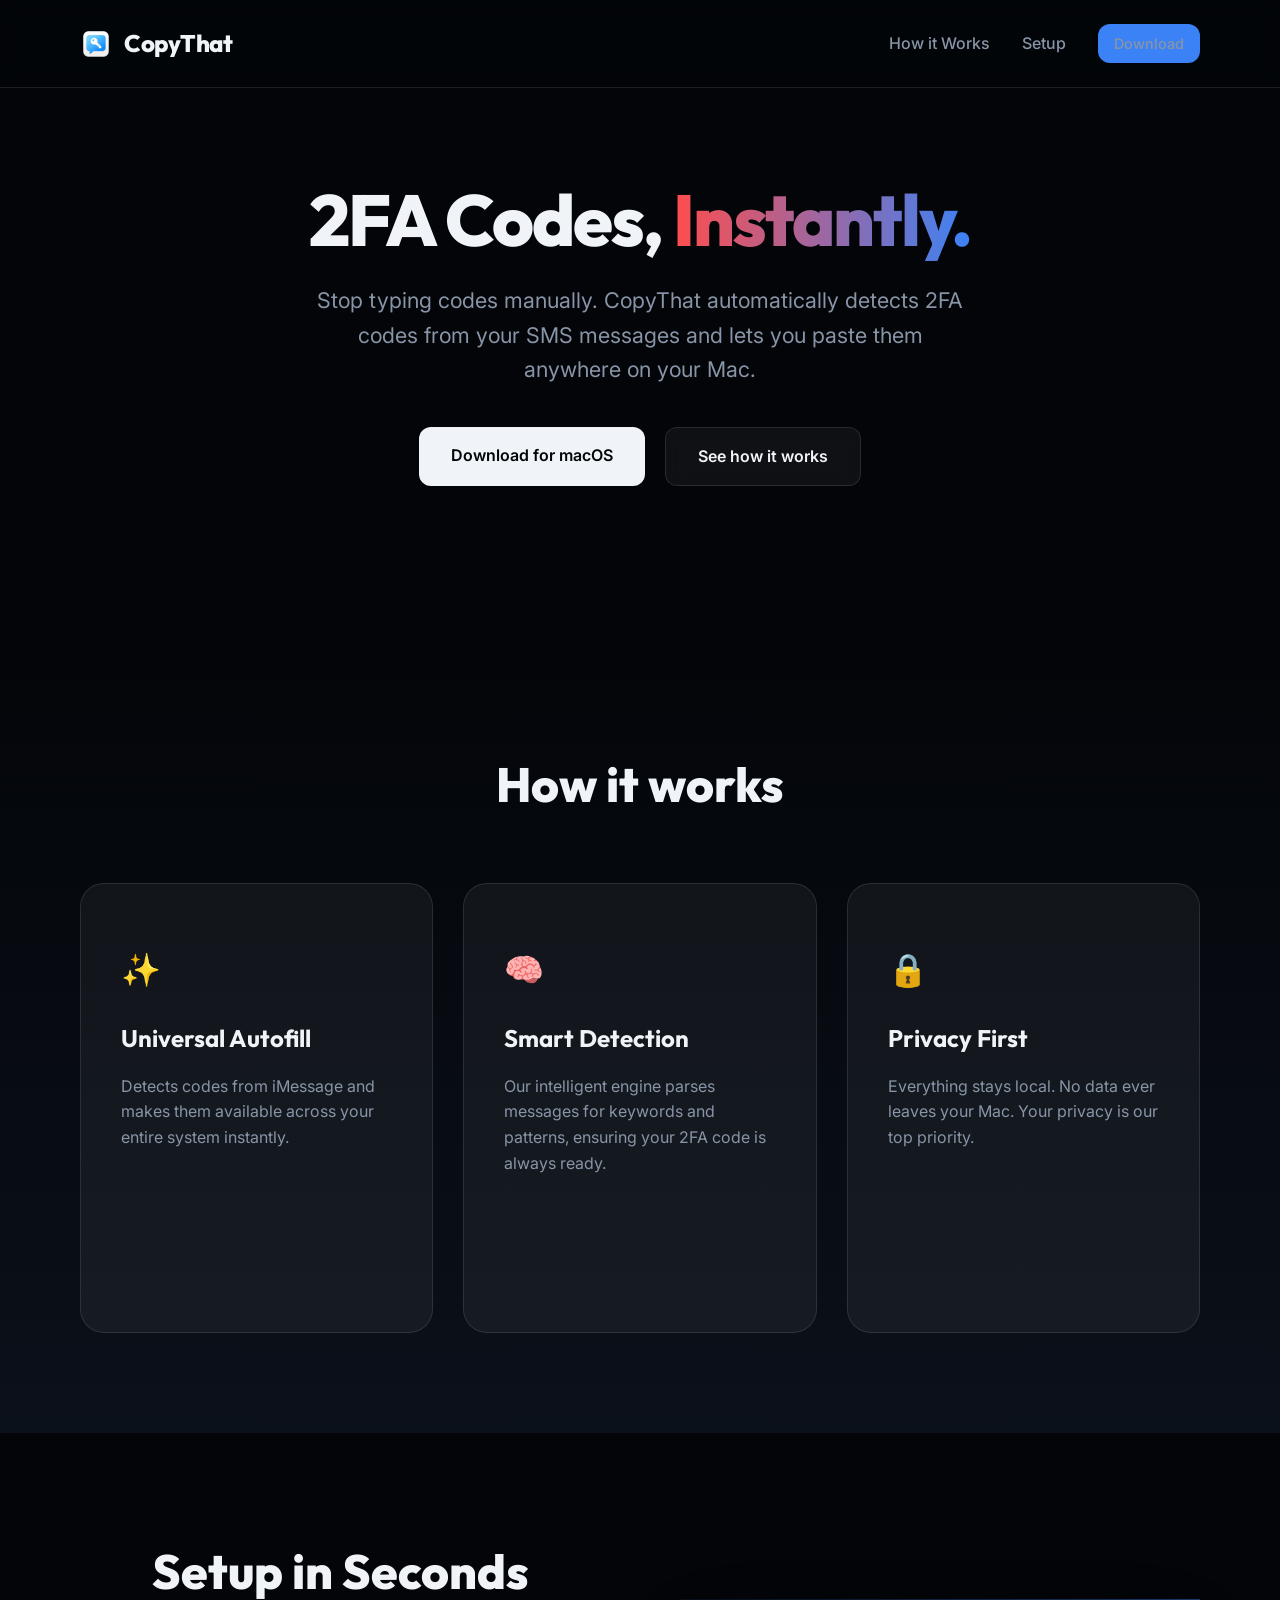
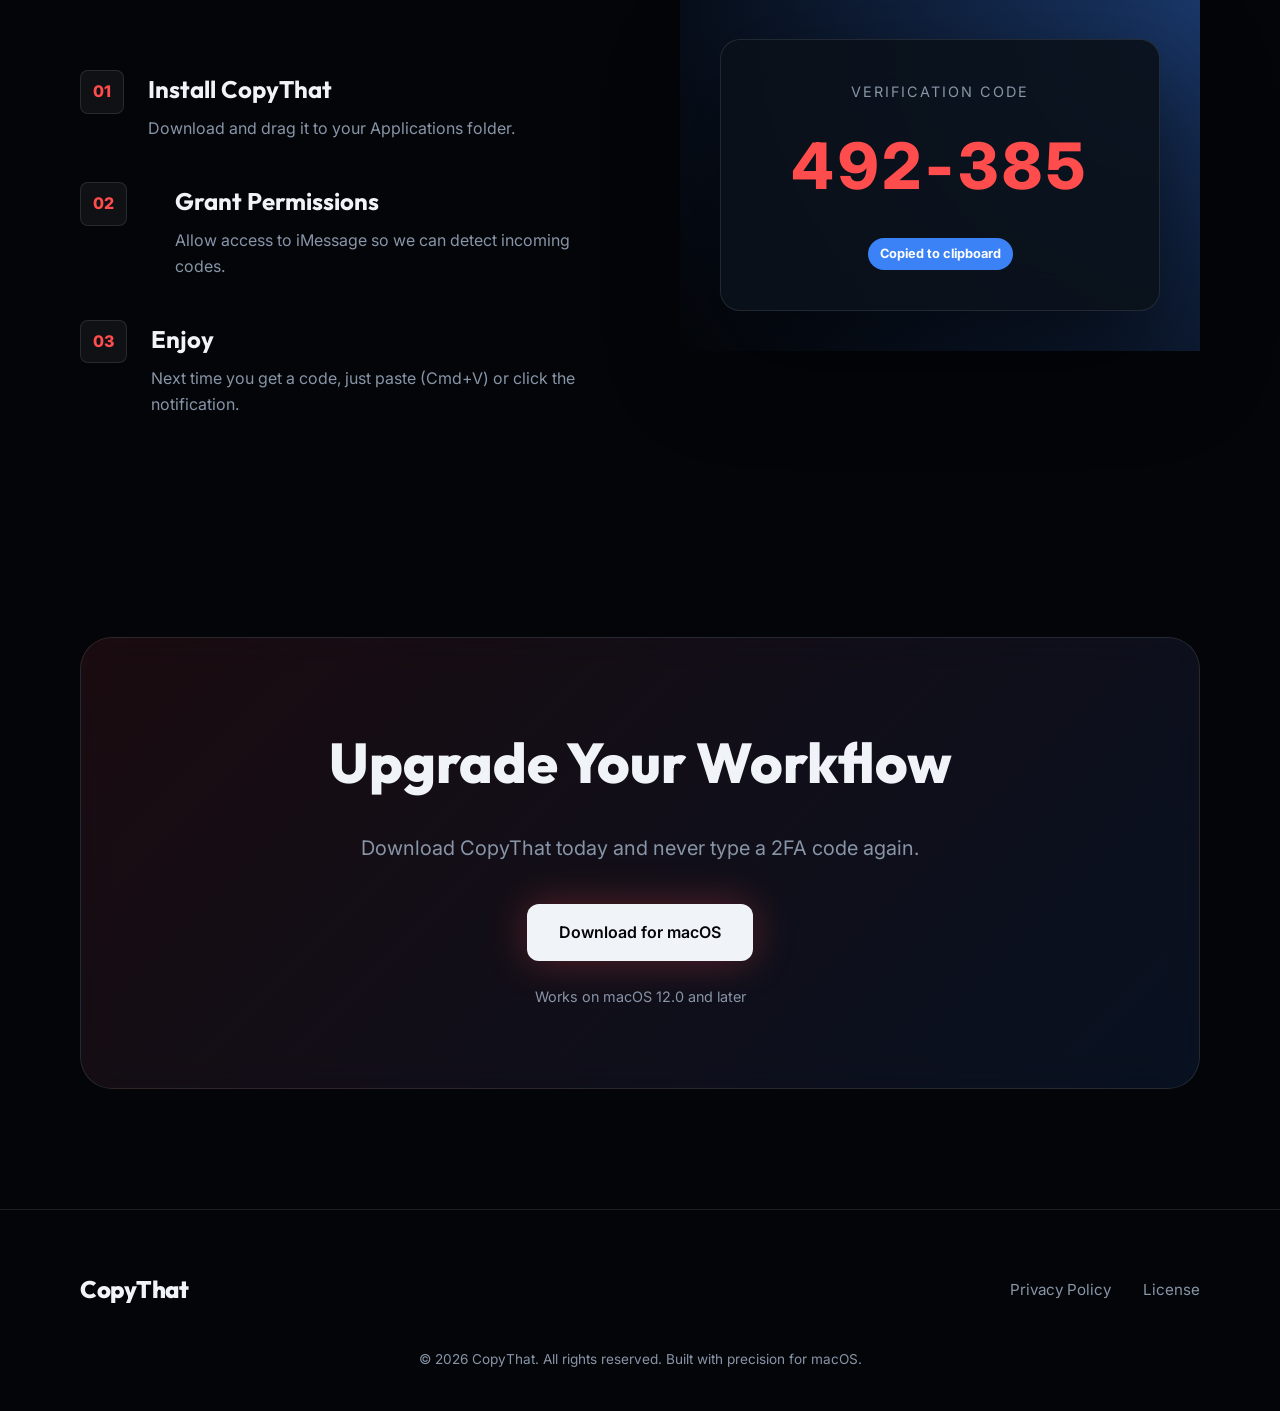
==== index.html @ 714f76ff "Update download button to blue/white" ====
<!DOCTYPE html>
<html lang="en">
<head>
    <meta charset="UTF-8">
    <meta name="viewport" content="width=device-width, initial-scale=1.0">
    <title>CopyThat — 2FA Codes, Instantly.</title>
    <meta name="description" content="CopyThat is a premium macOS utility that automatically detects 2FA codes from your SMS messages and makes them available system-wide.">
    
    <!-- Google Fonts -->
    <link rel="preconnect" href="https://fonts.googleapis.com">
    <link rel="preconnect" href="https://fonts.gstatic.com" crossorigin>
    <link href="https://fonts.googleapis.com/css2?family=Outfit:wght@300;400;600;800&family=Inter:wght@400;500;700&display=swap" rel="stylesheet">
    
    <link rel="stylesheet" href="style.css">
</head>
<body>
    <header class="header">
        <nav class="nav">
            <div class="logo">
                <img src="icon.png" alt="CopyThat Icon" class="logo-icon-img">
                <span class="logo-text">CopyThat</span>
            </div>
            <ul class="nav-links">
                <li><a href="#how-it-works">How it Works</a></li>
                <li><a href="#setup">Setup</a></li>
                <li><a href="#download" class="btn btn-blue small">Download</a></li>
            </ul>
        </nav>
    </header>

    <main>
        <section class="hero">
            <div class="container">
                <div class="hero-content">
                    <h1 class="hero-title">2FA Codes, <span class="gradient-text">Instantly.</span></h1>
                    <p class="hero-subtitle">Stop typing codes manually. CopyThat automatically detects 2FA codes from your SMS messages and lets you paste them anywhere on your Mac.</p>
                    <div class="hero-actions">
                        <a href="#download" class="btn btn-primary large">Download for macOS</a>
                        <a href="#how-it-works" class="btn btn-secondary large">See how it works</a>
                    </div>
                </div>
            </div>
        </section>

        <section id="how-it-works" class="features">
            <div class="container">
                <h2 class="section-title">How it works</h2>
                <div class="features-grid">
                    <div class="feature-card">
                        <div class="feature-icon">✨</div>
                        <h3 class="feature-title">Universal Autofill</h3>
                        <p>Detects codes from iMessage and makes them available across your entire system instantly.</p>
                    </div>
                    <div class="feature-card">
                        <div class="feature-icon">🧠</div>
                        <h3 class="feature-title">Smart Detection</h3>
                        <p>Our intelligent engine parses messages for keywords and patterns, ensuring your 2FA code is always ready.</p>
                    </div>
                    <div class="feature-card">
                        <div class="feature-icon">🔒</div>
                        <h3 class="feature-title">Privacy First</h3>
                        <p>Everything stays local. No data ever leaves your Mac. Your privacy is our top priority.</p>
                    </div>
                    </div>
                </div>
            </section>

        <section id="setup" class="how-it-works">
            <div class="container grid-2">
                <div class="content">
                    <h2 class="section-title">Setup in Seconds</h2>
                    <ul class="steps-list">
                        <li class="step">
                            <span class="step-num">01</span>
                            <div class="step-content">
                                <h3>Install CopyThat</h3>
                                <p>Download and drag it to your Applications folder.</p>
                            </div>
                        </li>
                        <li class="step">
                            <span class="step-num">02</span>
                            <div class="step-num-line"></div>
                            <div class="step-content">
                                <h3>Grant Permissions</h3>
                                <p>Allow access to iMessage so we can detect incoming codes.</p>
                            </div>
                        </li>
                        <li class="step">
                            <span class="step-num">03</span>
                            <div class="step-content">
                                <h3>Enjoy</h3>
                                <p>Next time you get a code, just paste (Cmd+V) or click the notification.</p>
                            </div>
                        </li>
                    </ul>
                </div>
                <div class="visual">
                    <div class="code-popup-mockup">
                        <div class="code-title">Verification Code</div>
                        <div class="code-value">492-385</div>
                        <div class="code-label">Copied to clipboard</div>
                    </div>
                </div>
            </div>
        </section>

        <section id="download" class="cta">
            <div class="container">
                <div class="cta-box">
                    <h2 class="cta-title">Upgrade Your Workflow</h2>
                    <p class="cta-subtitle">Download CopyThat today and never type a 2FA code again.</p>
                    <a href="#" class="btn btn-primary large shadow-glow">Download for macOS</a>
                    <p class="cta-meta">Works on macOS 12.0 and later</p>
                </div>
            </div>
        </section>
    </main>

    <footer class="footer">
        <div class="container">
            <div class="footer-content">
                <div class="logo small">CopyThat</div>
                <ul class="footer-links">
                    <li><a href="privacy.html">Privacy Policy</a></li>
                    <li><a href="privacy.html#license">License</a></li>
                </ul>
            </div>
            <div class="footer-bottom">
                &copy; 2026 CopyThat. All rights reserved. Built with precision for macOS.
            </div>
        </div>
    </footer>

    <script src="script.js"></script>
</body>
</html>
---- style.css ----
:root {
    --bg: #030509;
    --bg-alt: #0b111a;
    --text: #f0f4f8;
    --text-muted: #8895a7;
    --accent: #ff4d4d; /* Dynamic Red/Orange */
    --accent-glow: rgba(255, 77, 77, 0.4);
    --secondary: #3b82f6;
    --secondary-glow: rgba(59, 130, 246, 0.4);
    --glass: rgba(255, 255, 255, 0.05);
    --glass-border: rgba(255, 255, 255, 0.1);
    --shadow: 0 10px 30px rgba(0, 0, 0, 0.5);
    --radius: 12px;
}

* {
    margin: 0;
    padding: 0;
    box-sizing: border-box;
    scroll-behavior: smooth;
}

body {
    font-family: 'Inter', sans-serif;
    background-color: var(--bg);
    color: var(--text);
    line-height: 1.6;
    overflow-x: hidden;
}

h1, h2, h3, .logo {
    font-family: 'Outfit', sans-serif;
}

.container {
    max-width: 1200px;
    margin: 0 auto;
    padding: 0 40px;
}

.container.narrow {
    max-width: 800px;
}

img {
    max-width: 100%;
}

a {
    text-decoration: none;
    color: inherit;
    transition: 0.3s ease-in-out;
}

/* Header */
.header {
    padding: 24px 0;
    position: fixed;
    top: 0;
    left: 0;
    width: 100%;
    z-index: 1000;
    background: rgba(3, 5, 9, 0.8);
    backdrop-filter: blur(10px);
    border-bottom: 1px solid var(--glass-border);
}

.nav {
    display: flex;
    justify-content: space-between;
    align-items: center;
    max-width: 1200px;
    margin: 0 auto;
    padding: 0 40px;
}

.logo {
    display: flex;
    align-items: center;
    gap: 12px;
    font-weight: 800;
    font-size: 1.5rem;
    letter-spacing: -0.5px;
}

.logo-icon-img {
    width: 32px;
    height: 32px;
    border-radius: 8px;
    object-fit: cover;
}

.logo-text {
    font-weight: 800;
}

.nav-links {
    list-style: none;
    display: flex;
    align-items: center;
    gap: 32px;
}

.nav-links a {
    color: var(--text-muted);
    font-weight: 500;
}

.nav-links a:hover {
    color: var(--text);
}

/* Hero */
.hero {
    padding: 180px 0 100px;
    position: relative;
    text-align: center;
}

.hero-content {
    max-width: 800px;
    margin: 0 auto;
    margin-bottom: 60px;
}

.hero-title {
    font-size: 4.5rem;
    font-weight: 800;
    line-height: 1.1;
    margin-bottom: 24px;
    letter-spacing: -2px;
}

.gradient-text {
    background: linear-gradient(90deg, var(--accent), var(--secondary));
    -webkit-background-clip: text;
    background-clip: text;
    -webkit-text-fill-color: transparent;
}

.hero-subtitle {
    font-size: 1.35rem;
    color: var(--text-muted);
    margin-bottom: 40px;
    max-width: 650px;
    margin-left: auto;
    margin-right: auto;
}

.hero-actions {
    display: flex;
    justify-content: center;
    gap: 20px;
}

.hero-image-wrapper {
    position: relative;
    max-width: 900px;
    margin: 0 auto;
}

.hero-image {
    border-radius: 20px;
    box-shadow: 0 40px 100px rgba(0, 0, 0, 0.8);
    border: 1px solid var(--glass-border);
    position: relative;
    z-index: 2;
}

.glow {
    position: absolute;
    top: 50%;
    left: 50%;
    transform: translate(-50%, -50%);
    width: 80%;
    height: 80%;
    background: radial-gradient(circle, var(--accent-glow) 0%, transparent 70%);
    filter: blur(80px);
    z-index: 1;
    opacity: 0.4;
}

/* Buttons */
.btn {
    display: inline-block;
    padding: 16px 32px;
    border-radius: var(--radius);
    font-weight: 600;
    transition: 0.3s cubic-bezier(0.175, 0.885, 0.32, 1.275);
    cursor: pointer;
}

.btn-primary {
    background-color: var(--text);
    color: var(--bg);
}

.btn-primary:hover {
    transform: translateY(-5px);
    box-shadow: 0 20px 40px rgba(255, 255, 255, 0.1);
}

.btn-blue {
    background-color: var(--secondary);
    color: #fff;
}

.btn-blue:hover {
    transform: translateY(-5px);
    box-shadow: 0 20px 40px var(--secondary-glow);
}

.btn-secondary {
    background: var(--glass);
    border: 1px solid var(--glass-border);
    color: var(--text);
    backdrop-filter: blur(10px);
}

.btn-secondary:hover {
    background: rgba(255, 255, 255, 0.1);
    transform: translateY(-5px);
}

.btn.small {
    padding: 8px 16px;
    font-size: 0.9rem;
}

/* Features */
.features {
    padding: 100px 0;
    background: linear-gradient(to bottom, var(--bg), var(--bg-alt));
}

.section-title {
    text-align: center;
    font-size: 3rem;
    margin-bottom: 60px;
    font-weight: 800;
}

.features-grid {
    display: grid;
    grid-template-columns: repeat(3, 1fr);
    gap: 30px;
}

.feature-card {
    background: var(--glass);
    border: 1px solid var(--glass-border);
    padding: 60px 40px;
    border-radius: 24px;
    transition: 0.3s ease;
    display: flex;
    flex-direction: column;
    justify-content: flex-start;
    min-height: 450px;
}

.feature-card:hover {
    background: rgba(255, 255, 255, 0.08);
    transform: translateY(-10px);
    border-color: var(--accent);
}

.feature-icon {
    font-size: 2rem;
    margin-bottom: 24px;
}

.feature-title {
    font-size: 1.5rem;
    margin-bottom: 16px;
    color: var(--text);
}

.feature-card p {
    color: var(--text-muted);
}

/* Grid Layout */
.grid-2 {
    display: grid;
    grid-template-columns: repeat(2, 1fr);
    gap: 80px;
    align-items: center;
}

.how-it-works {
    padding: 100px 0;
}

.steps-list {
    list-style: none;
    display: flex;
    flex-direction: column;
    gap: 40px;
    margin-top: 40px;
}

.step {
    display: flex;
    gap: 24px;
    align-items: flex-start;
}

.step-num {
    font-size: 1rem;
    font-weight: 800;
    background: var(--glass);
    padding: 8px 12px;
    border-radius: 8px;
    color: var(--accent);
    border: 1px solid var(--glass-border);
}

.step-content h3 {
    font-size: 1.5rem;
    margin-bottom: 8px;
}

.step-content p {
    color: var(--text-muted);
}

/* Visual Mockup */
.visual {
    position: relative;
    padding: 40px;
    background: radial-gradient(circle at top right, var(--secondary-glow), transparent);
}

.code-popup-mockup {
    background: rgba(11, 17, 26, 0.9);
    backdrop-filter: blur(20px);
    border: 1px solid var(--glass-border);
    border-radius: 20px;
    padding: 40px;
    text-align: center;
    box-shadow: 0 40px 100px rgba(0, 0, 0, 0.6);
    animation: float 6s ease-in-out infinite;
}

.code-title {
    color: var(--text-muted);
    font-size: 0.9rem;
    margin-bottom: 12px;
    text-transform: uppercase;
    letter-spacing: 2px;
}

.code-value {
    font-size: 4rem;
    font-weight: 800;
    color: var(--accent);
    margin-bottom: 20px;
    letter-spacing: 4px;
}

.code-label {
    background: var(--secondary);
    padding: 6px 12px;
    border-radius: 100px;
    font-size: 0.8rem;
    font-weight: 700;
    color: #fff;
    display: inline-block;
}

@keyframes float {
    0% { transform: translateY(0px); }
    50% { transform: translateY(-30px); }
    100% { transform: translateY(0px); }
}

/* CTA */
.cta {
    padding: 120px 0;
}

.cta-box {
    background: linear-gradient(135deg, rgba(235, 77, 77, 0.1), rgba(59, 130, 246, 0.1));
    border: 1px solid var(--glass-border);
    padding: 80px 40px;
    border-radius: 32px;
    text-align: center;
    backdrop-filter: blur(20px);
}

.cta-title {
    font-size: 3.5rem;
    margin-bottom: 24px;
    font-weight: 800;
}

.cta-subtitle {
    font-size: 1.25rem;
    color: var(--text-muted);
    margin-bottom: 40px;
}

.shadow-glow {
    box-shadow: 0 0 40px rgba(255, 77, 77, 0.3);
}

.cta-meta {
    margin-top: 24px;
    font-size: 0.9rem;
    color: var(--text-muted);
}

/* Footer */
.footer {
    padding: 60px 0 40px;
    border-top: 1px solid var(--glass-border);
}

.footer-content {
    display: flex;
    justify-content: space-between;
    align-items: center;
    margin-bottom: 40px;
}

.footer-links {
    list-style: none;
    display: flex;
    gap: 32px;
}

.footer-links a {
    color: var(--text-muted);
    font-size: 0.95rem;
}

.footer-links a:hover {
    color: var(--text);
}

.footer-bottom {
    text-align: center;
    color: var(--text-muted);
    font-size: 0.85rem;
}

/* Responsive */
@media (max-width: 968px) {
    .grid-2 {
        grid-template-columns: 1fr;
    }
    
    .hero-title {
        font-size: 3rem;
    }
    
    .features-grid {
        grid-template-columns: 1fr;
    }

    .nav-links {
        display: none;
    }
}

/* Legal Page Styles */
.hero-mini {
    padding: 160px 0 60px;
    text-align: center;
}

.hero-title.small {
    font-size: 3rem;
}

.text-block {
    padding: 60px 0;
}

.text-block h2 {
    font-size: 1.8rem;
    margin-bottom: 24px;
    color: var(--text);
}

.text-block p {
    font-size: 1.15rem;
    color: var(--text-muted);
    margin-bottom: 32px;
    line-height: 1.8;
}

.legal-separator {
    border: 0;
    height: 1px;
    background: var(--glass-border);
    margin: 60px 0;
}

.legal-page .footer {
    border-top: 1px solid var(--glass-border);
    margin-top: 100px;
}
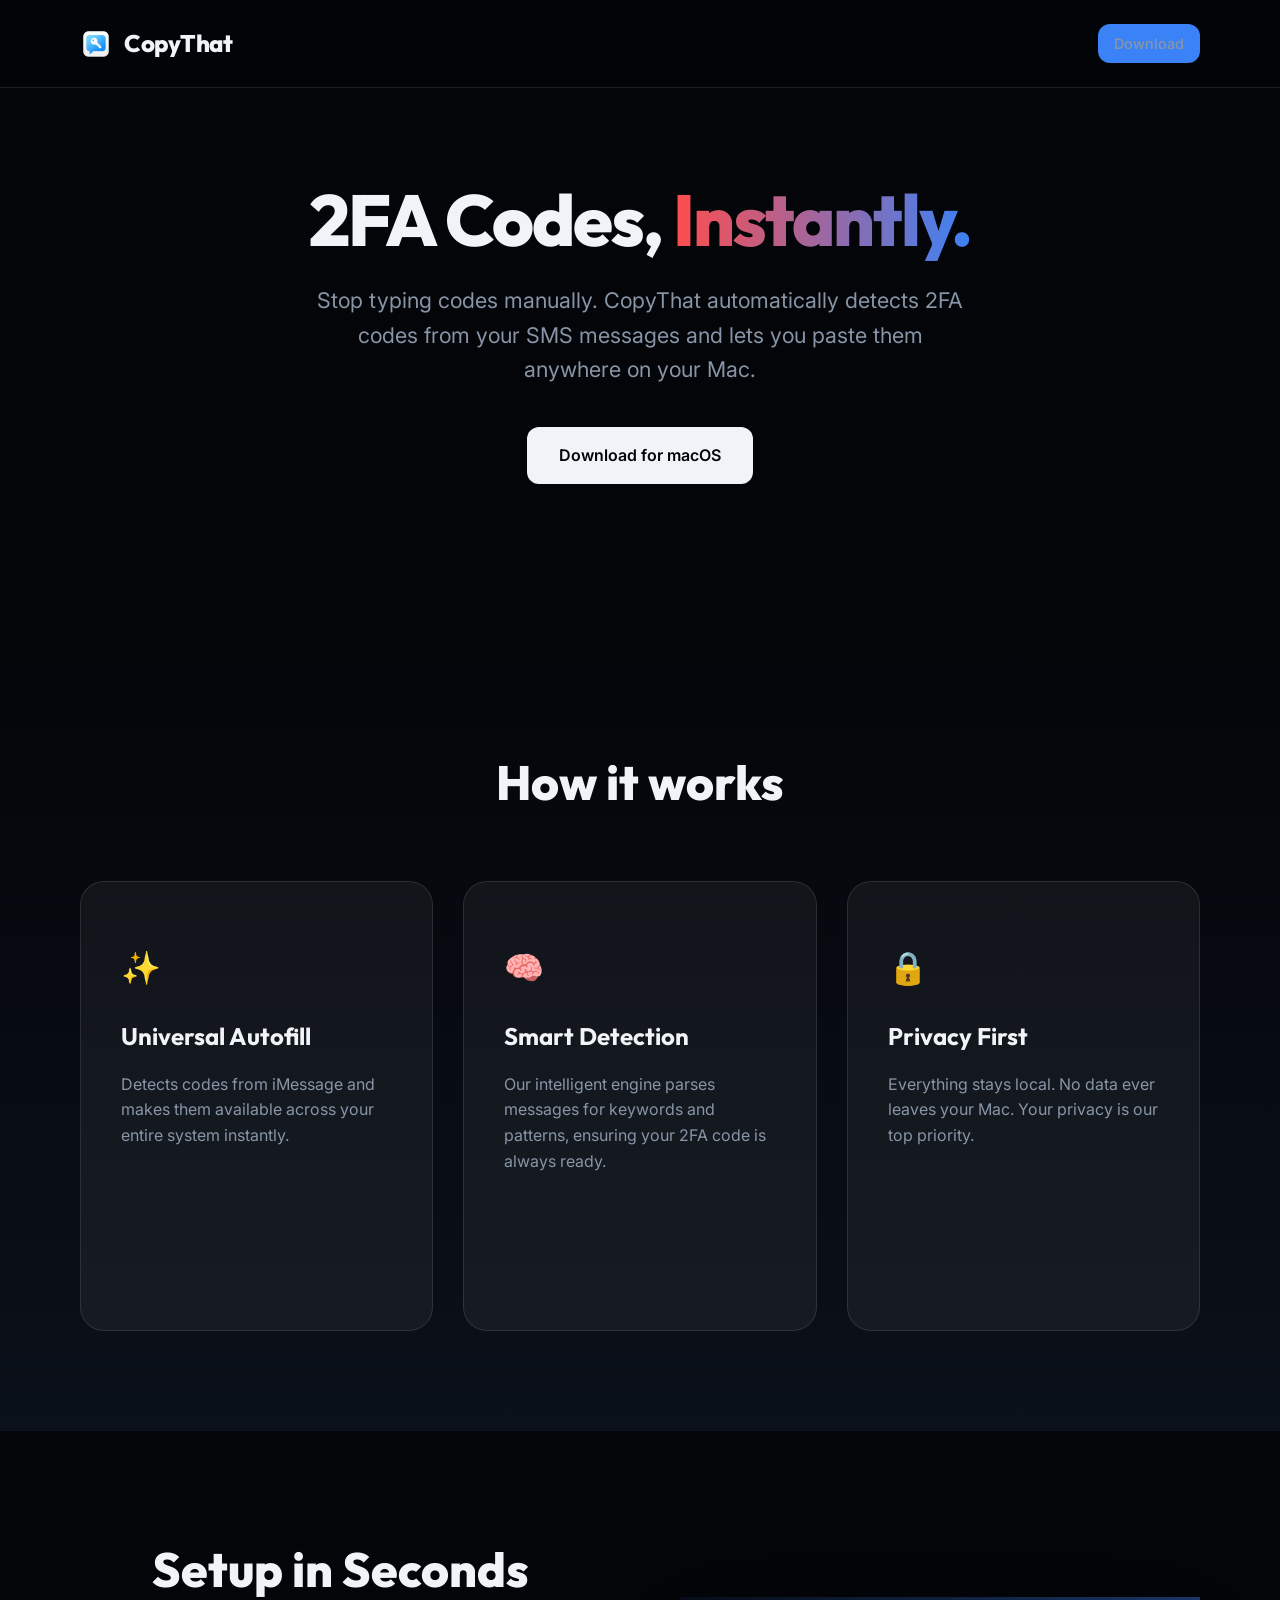
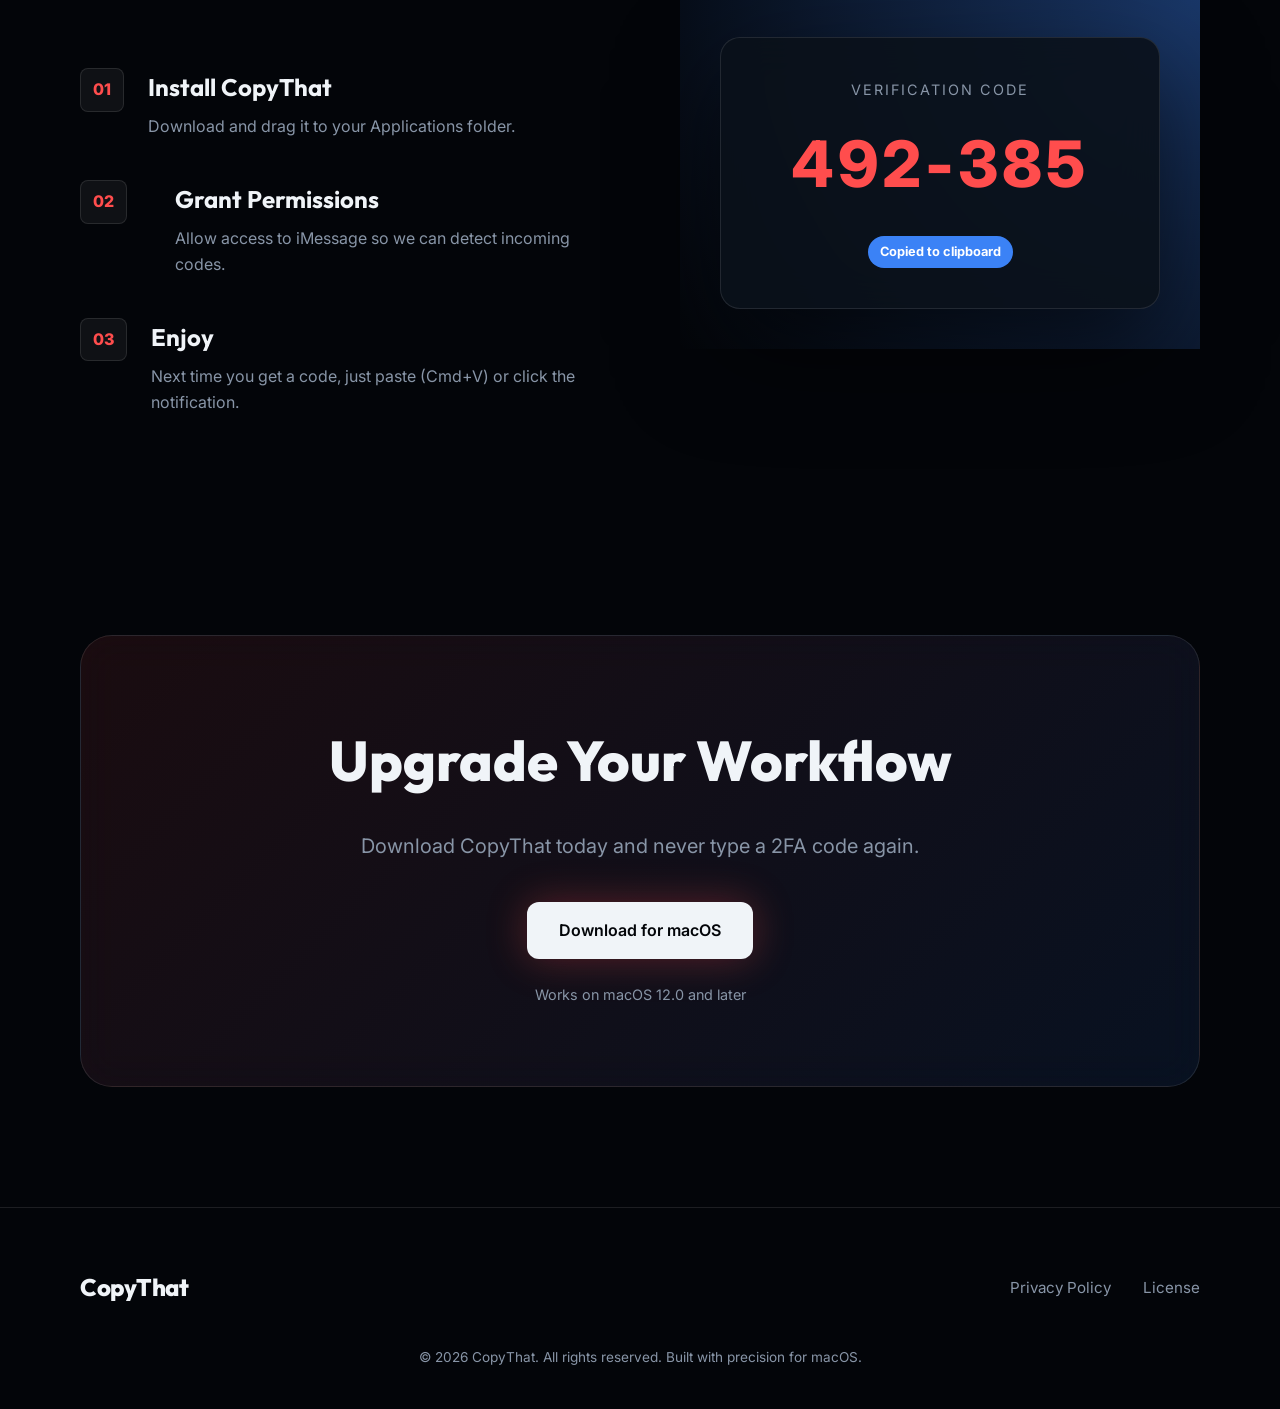
==== commit c0ea1d20: "Remove nav links and secondary hero action" ====
--- a/index.html
+++ b/index.html
@@ -21,8 +21,6 @@
                 <span class="logo-text">CopyThat</span>
             </div>
             <ul class="nav-links">
-                <li><a href="#how-it-works">How it Works</a></li>
-                <li><a href="#setup">Setup</a></li>
                 <li><a href="#download" class="btn btn-blue small">Download</a></li>
             </ul>
         </nav>
@@ -36,7 +34,6 @@
                     <p class="hero-subtitle">Stop typing codes manually. CopyThat automatically detects 2FA codes from your SMS messages and lets you paste them anywhere on your Mac.</p>
                     <div class="hero-actions">
                         <a href="#download" class="btn btn-primary large">Download for macOS</a>
-                        <a href="#how-it-works" class="btn btn-secondary large">See how it works</a>
                     </div>
                 </div>
             </div>
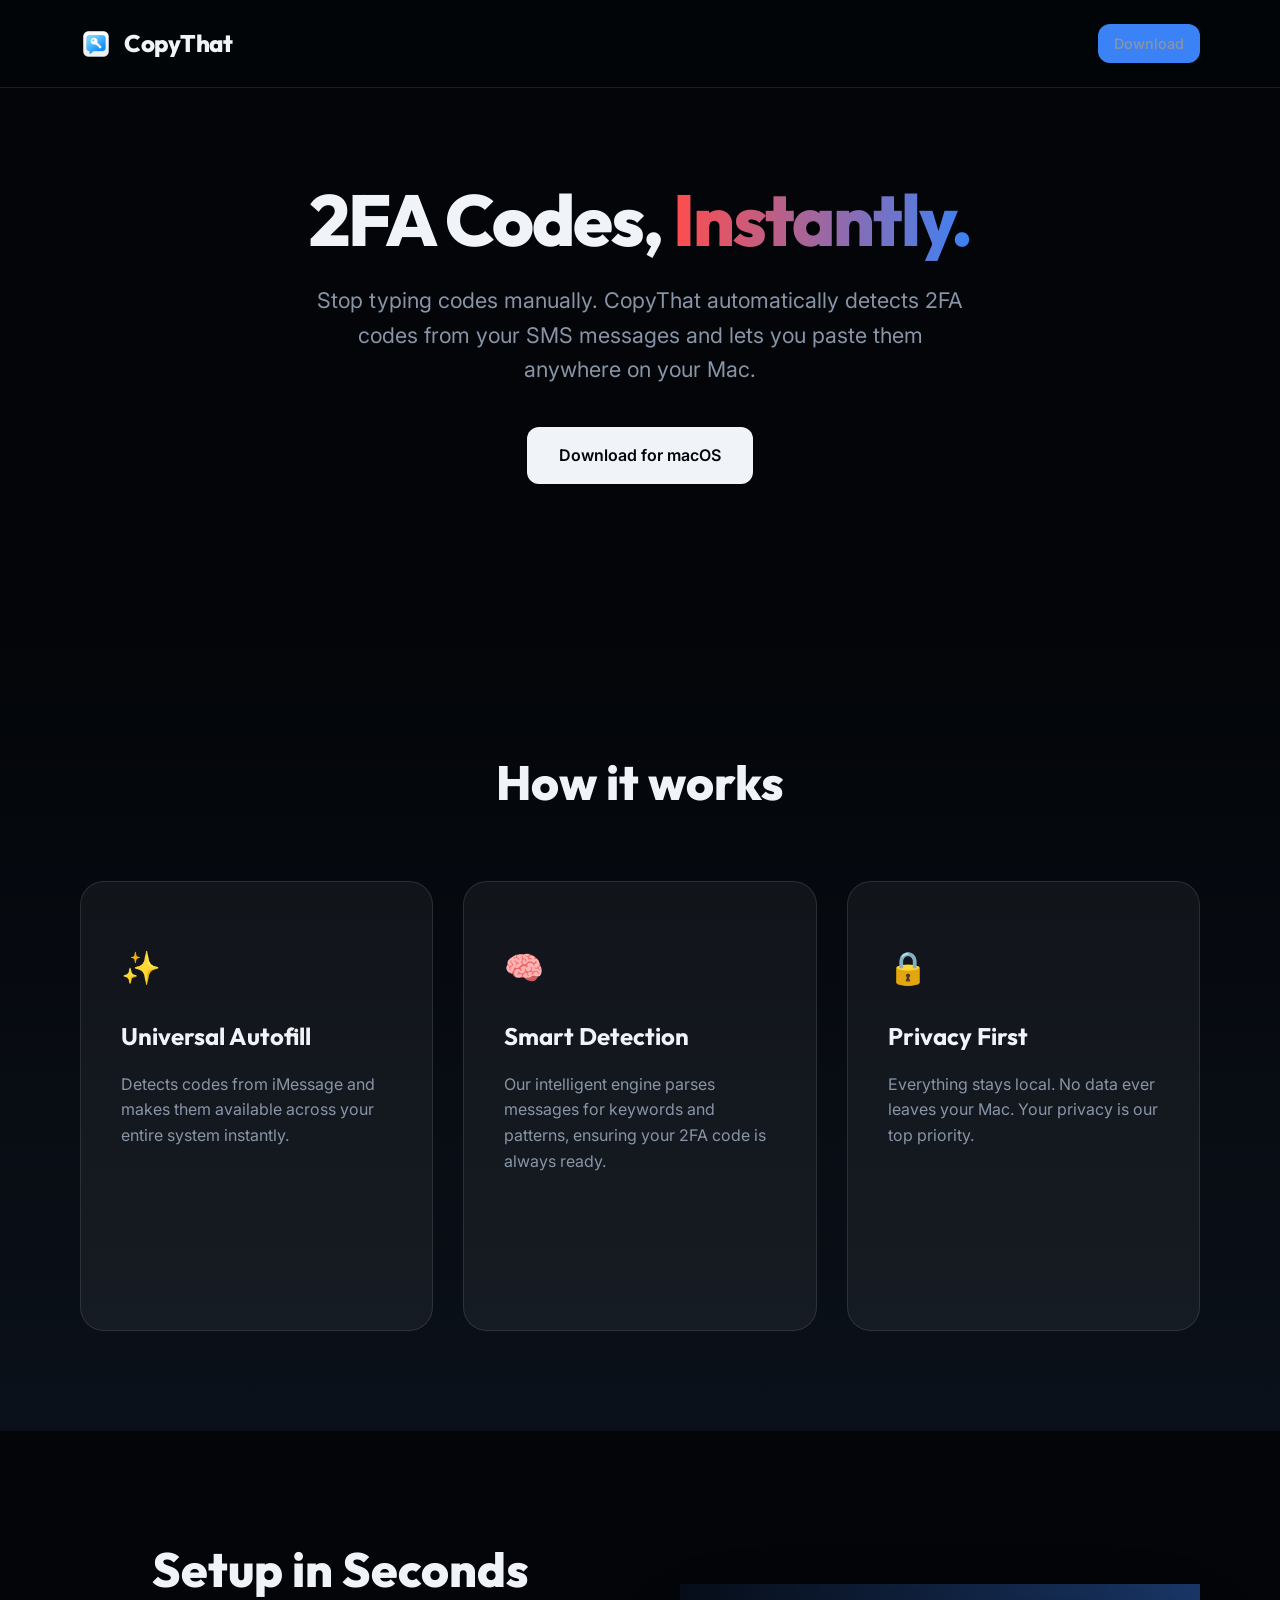
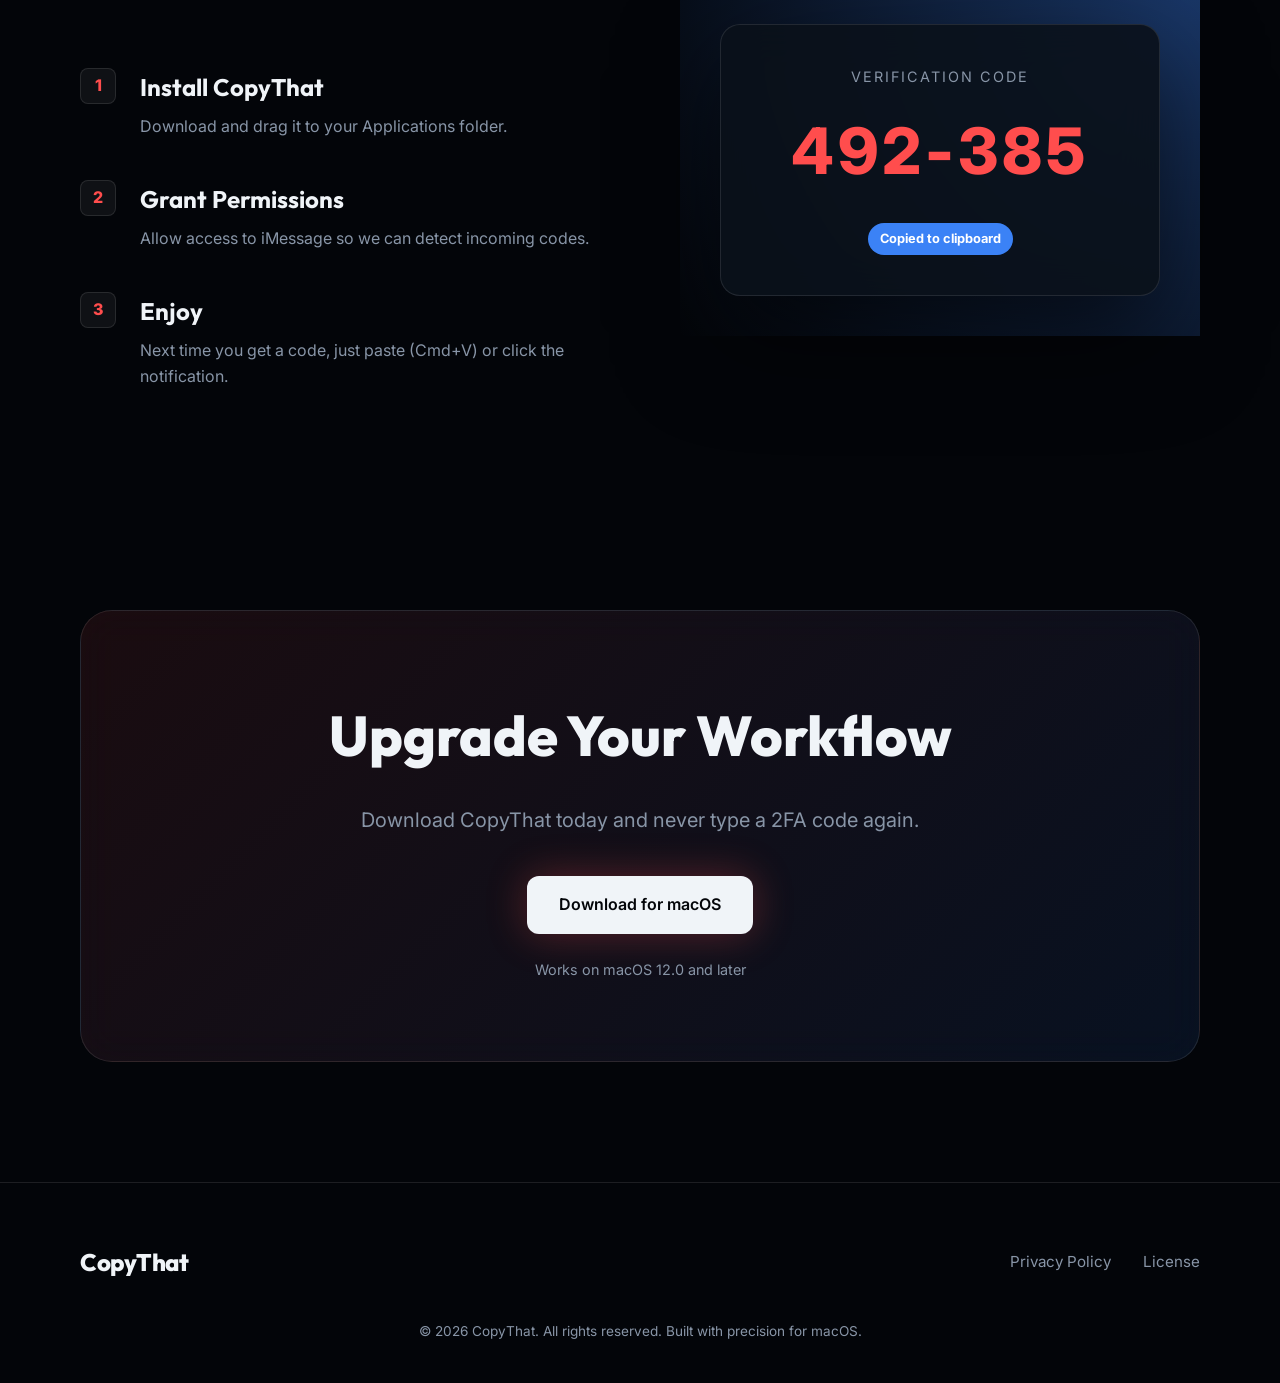
==== commit 1ca1afdd: "Fix setup section numbers and alignment" ====
--- a/index.html
+++ b/index.html
@@ -21,7 +21,7 @@
                 <span class="logo-text">CopyThat</span>
             </div>
             <ul class="nav-links">
-                <li><a href="#download" class="btn btn-blue small">Download</a></li>
+                <li><a href="CopyThat.dmg" class="btn btn-blue small" download>Download</a></li>
             </ul>
         </nav>
     </header>
@@ -33,7 +33,7 @@
                     <h1 class="hero-title">2FA Codes, <span class="gradient-text">Instantly.</span></h1>
                     <p class="hero-subtitle">Stop typing codes manually. CopyThat automatically detects 2FA codes from your SMS messages and lets you paste them anywhere on your Mac.</p>
                     <div class="hero-actions">
-                        <a href="#download" class="btn btn-primary large">Download for macOS</a>
+                        <a href="CopyThat.dmg" class="btn btn-primary large" download>Download for macOS</a>
                     </div>
                 </div>
             </div>
@@ -68,22 +68,21 @@
                     <h2 class="section-title">Setup in Seconds</h2>
                     <ul class="steps-list">
                         <li class="step">
-                            <span class="step-num">01</span>
+                            <span class="step-num">1</span>
                             <div class="step-content">
                                 <h3>Install CopyThat</h3>
                                 <p>Download and drag it to your Applications folder.</p>
                             </div>
                         </li>
                         <li class="step">
-                            <span class="step-num">02</span>
-                            <div class="step-num-line"></div>
+                            <span class="step-num">2</span>
                             <div class="step-content">
                                 <h3>Grant Permissions</h3>
                                 <p>Allow access to iMessage so we can detect incoming codes.</p>
                             </div>
                         </li>
                         <li class="step">
-                            <span class="step-num">03</span>
+                            <span class="step-num">3</span>
                             <div class="step-content">
                                 <h3>Enjoy</h3>
                                 <p>Next time you get a code, just paste (Cmd+V) or click the notification.</p>
@@ -106,7 +105,7 @@
                 <div class="cta-box">
                     <h2 class="cta-title">Upgrade Your Workflow</h2>
                     <p class="cta-subtitle">Download CopyThat today and never type a 2FA code again.</p>
-                    <a href="#" class="btn btn-primary large shadow-glow">Download for macOS</a>
+                    <a href="CopyThat.dmg" class="btn btn-primary large shadow-glow" download>Download for macOS</a>
                     <p class="cta-meta">Works on macOS 12.0 and later</p>
                 </div>
             </div>
--- a/style.css
+++ b/style.css
@@ -306,10 +306,15 @@
 }
 
 .step-num {
+    width: 36px;
+    height: 36px;
+    display: flex;
+    align-items: center;
+    justify-content: center;
+    flex-shrink: 0;
     font-size: 1rem;
     font-weight: 800;
     background: var(--glass);
-    padding: 8px 12px;
     border-radius: 8px;
     color: var(--accent);
     border: 1px solid var(--glass-border);
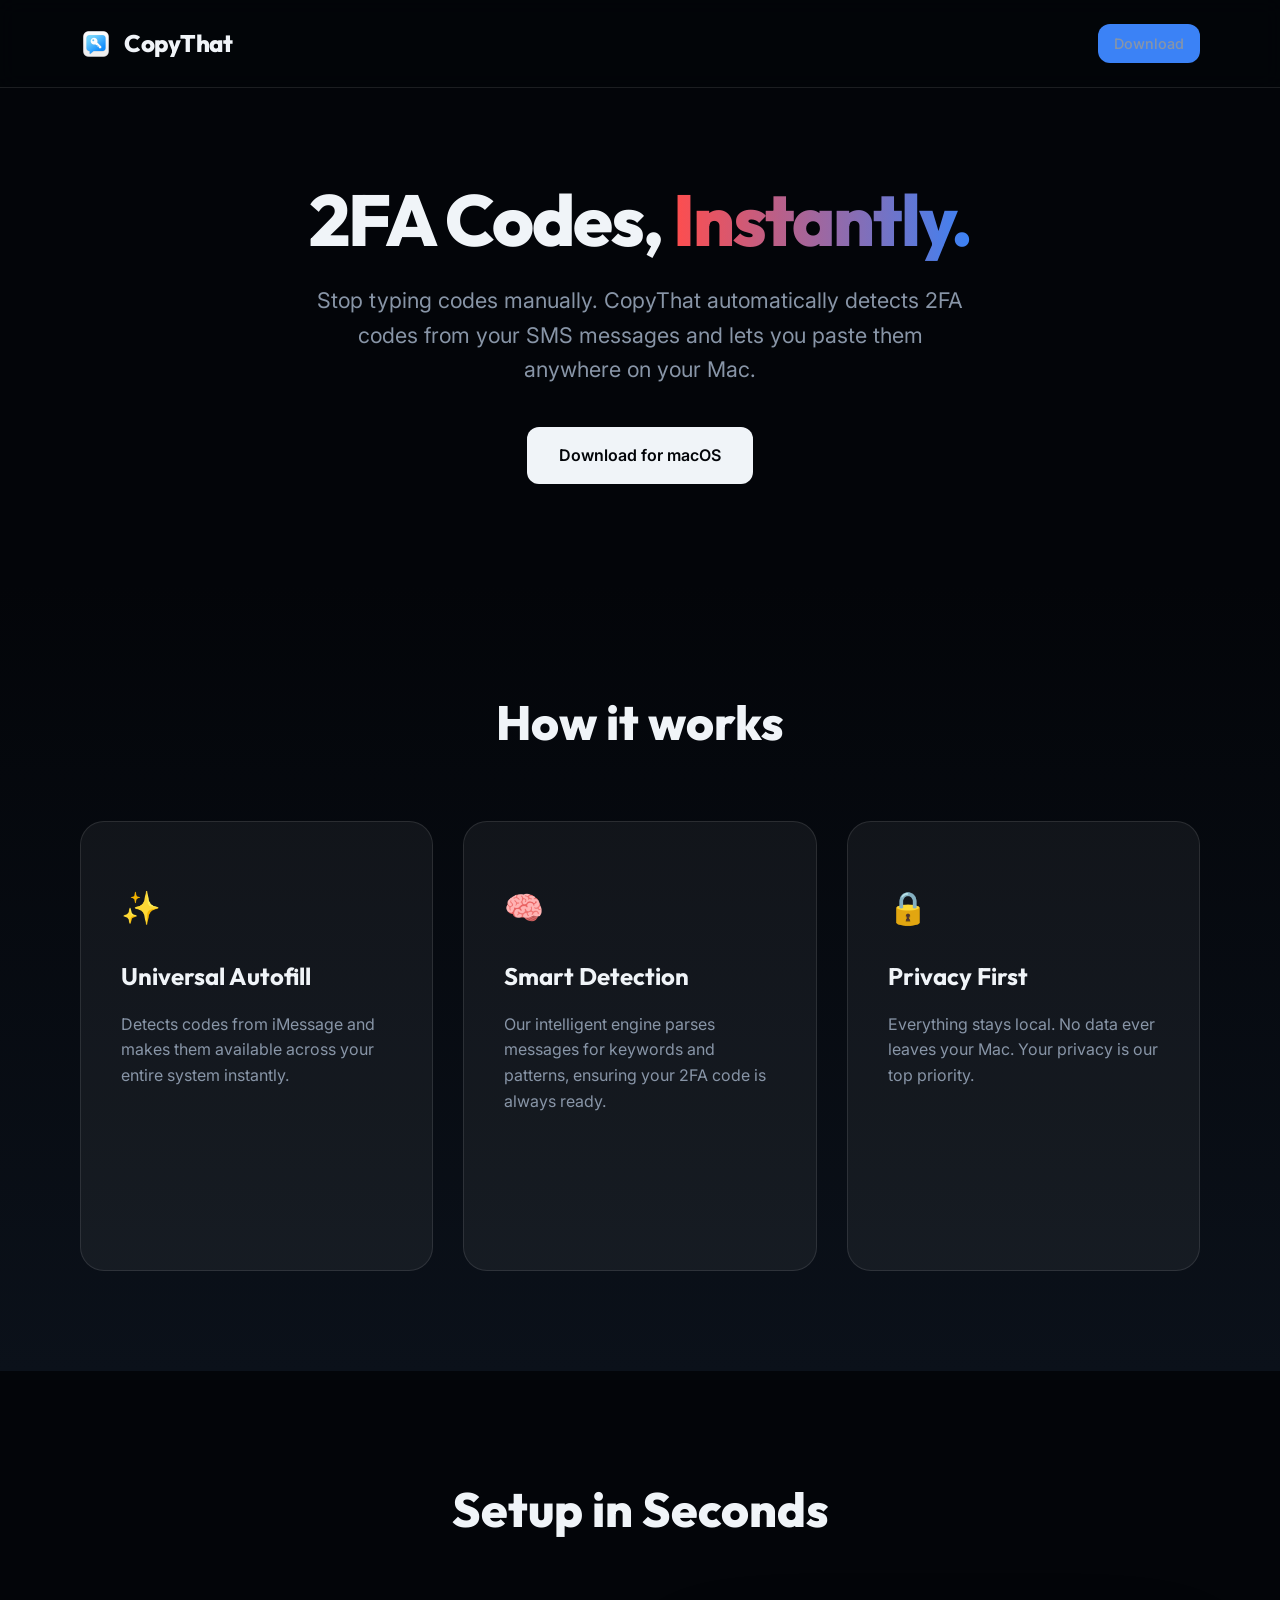
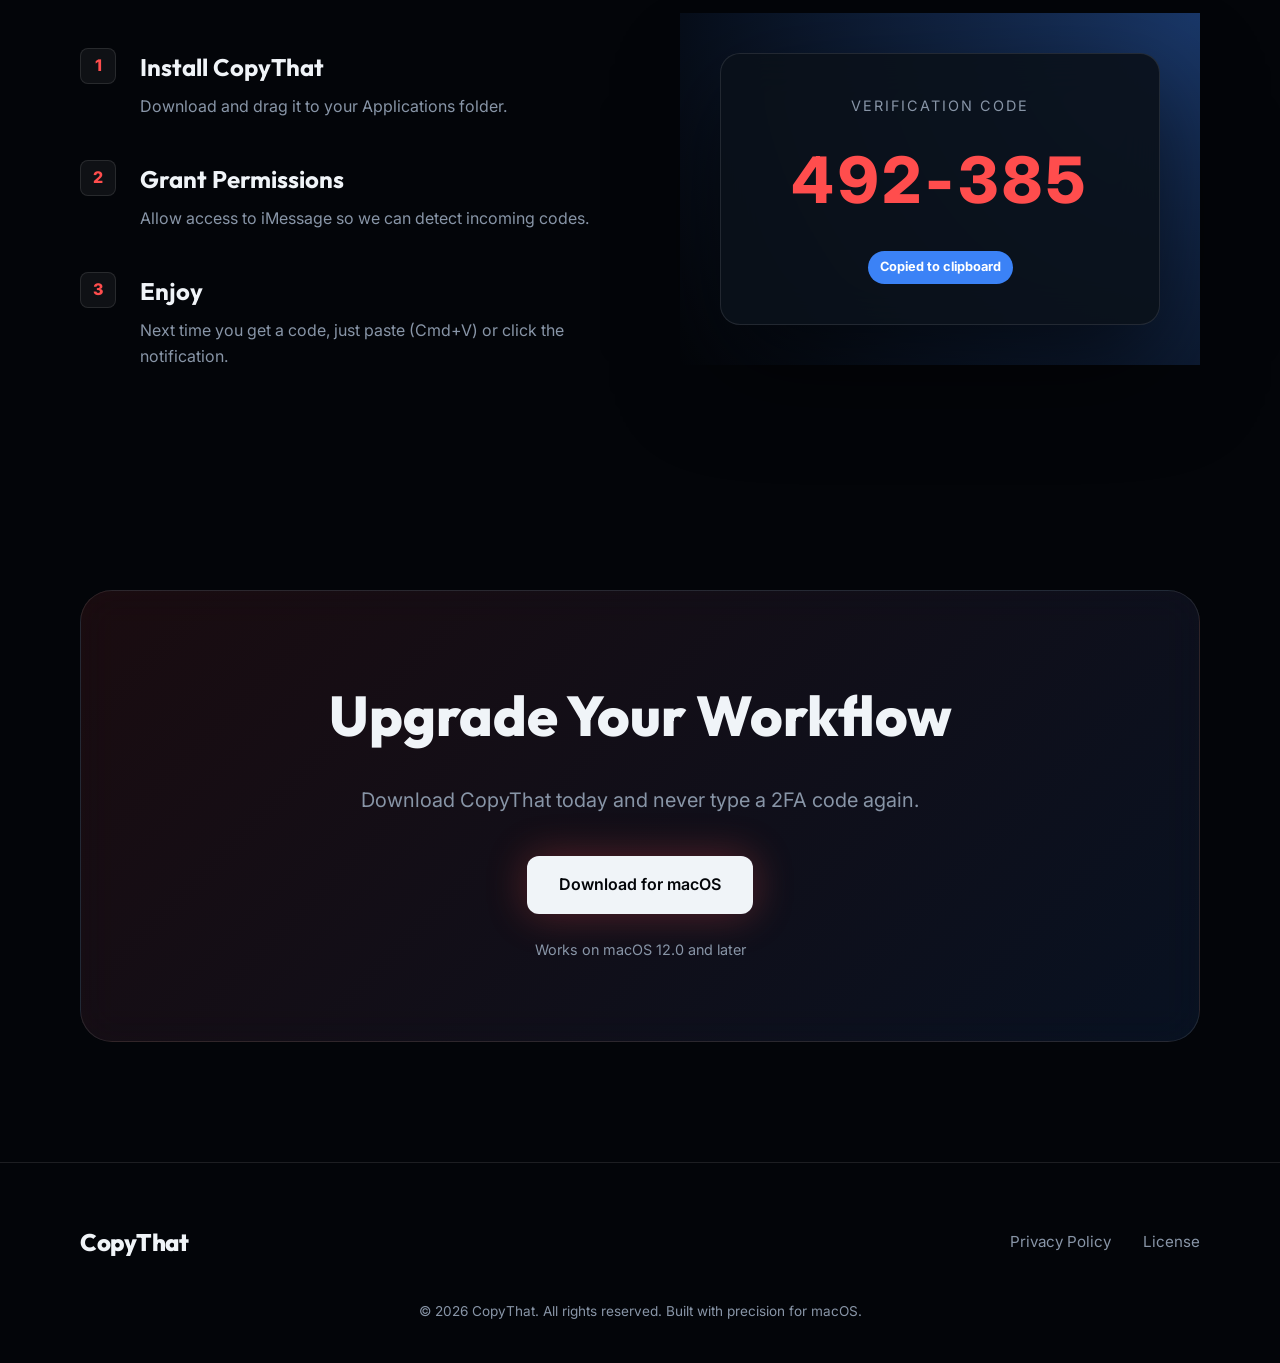
==== commit 0992caff: "fix(design): align section spacing and titles for consistency" ====
--- a/index.html
+++ b/index.html
@@ -5,12 +5,14 @@
     <meta name="viewport" content="width=device-width, initial-scale=1.0">
     <title>CopyThat — 2FA Codes, Instantly.</title>
     <meta name="description" content="CopyThat is a premium macOS utility that automatically detects 2FA codes from your SMS messages and makes them available system-wide.">
+    <meta name="robots" content="noindex, nofollow">
     
     <!-- Google Fonts -->
     <link rel="preconnect" href="https://fonts.googleapis.com">
     <link rel="preconnect" href="https://fonts.gstatic.com" crossorigin>
     <link href="https://fonts.googleapis.com/css2?family=Outfit:wght@300;400;600;800&family=Inter:wght@400;500;700&display=swap" rel="stylesheet">
     
+    <link rel="icon" type="image/png" href="icon.png">
     <link rel="stylesheet" href="style.css">
 </head>
 <body>
@@ -63,9 +65,10 @@
             </section>
 
         <section id="setup" class="how-it-works">
-            <div class="container grid-2">
-                <div class="content">
-                    <h2 class="section-title">Setup in Seconds</h2>
+            <div class="container">
+                <h2 class="section-title">Setup in Seconds</h2>
+                <div class="grid-2">
+                    <div class="content">
                     <ul class="steps-list">
                         <li class="step">
                             <span class="step-num">1</span>
--- a/style.css
+++ b/style.css
@@ -120,7 +120,6 @@
 .hero-content {
     max-width: 800px;
     margin: 0 auto;
-    margin-bottom: 60px;
 }
 
 .hero-title {
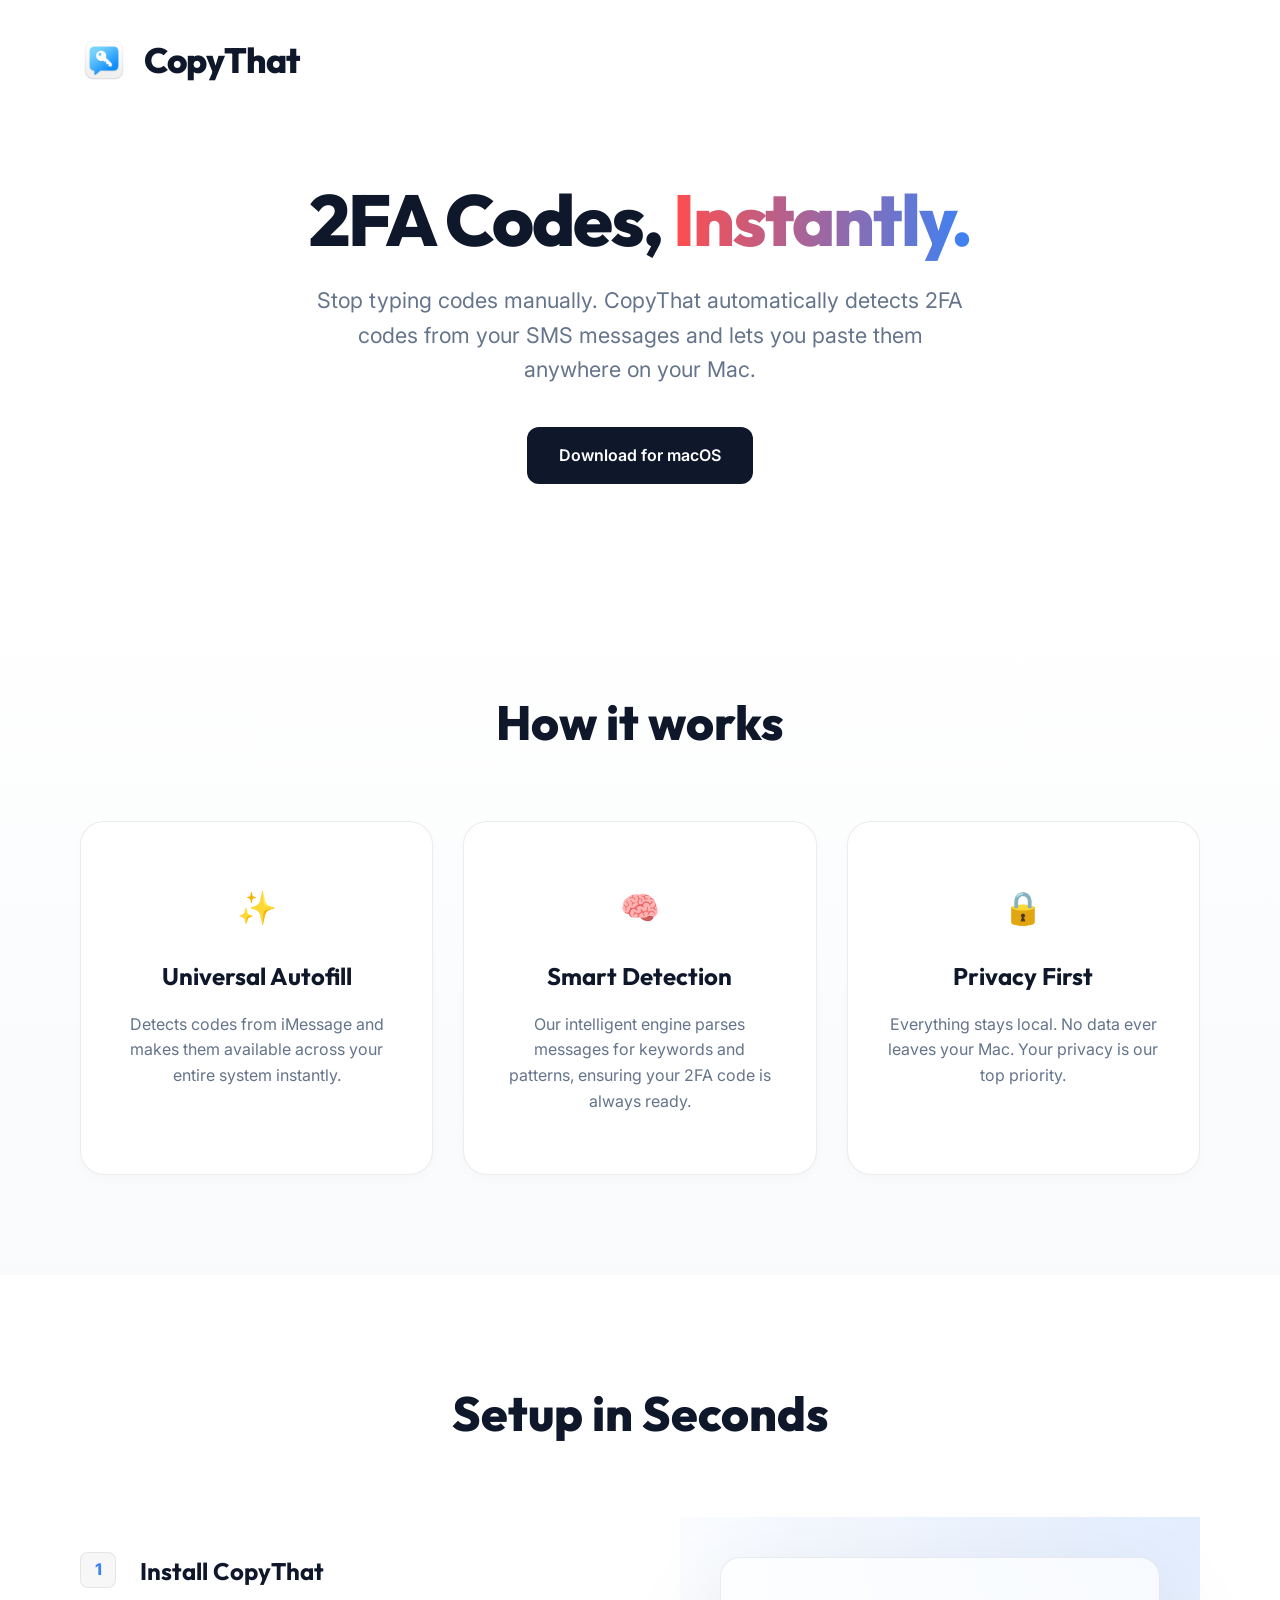
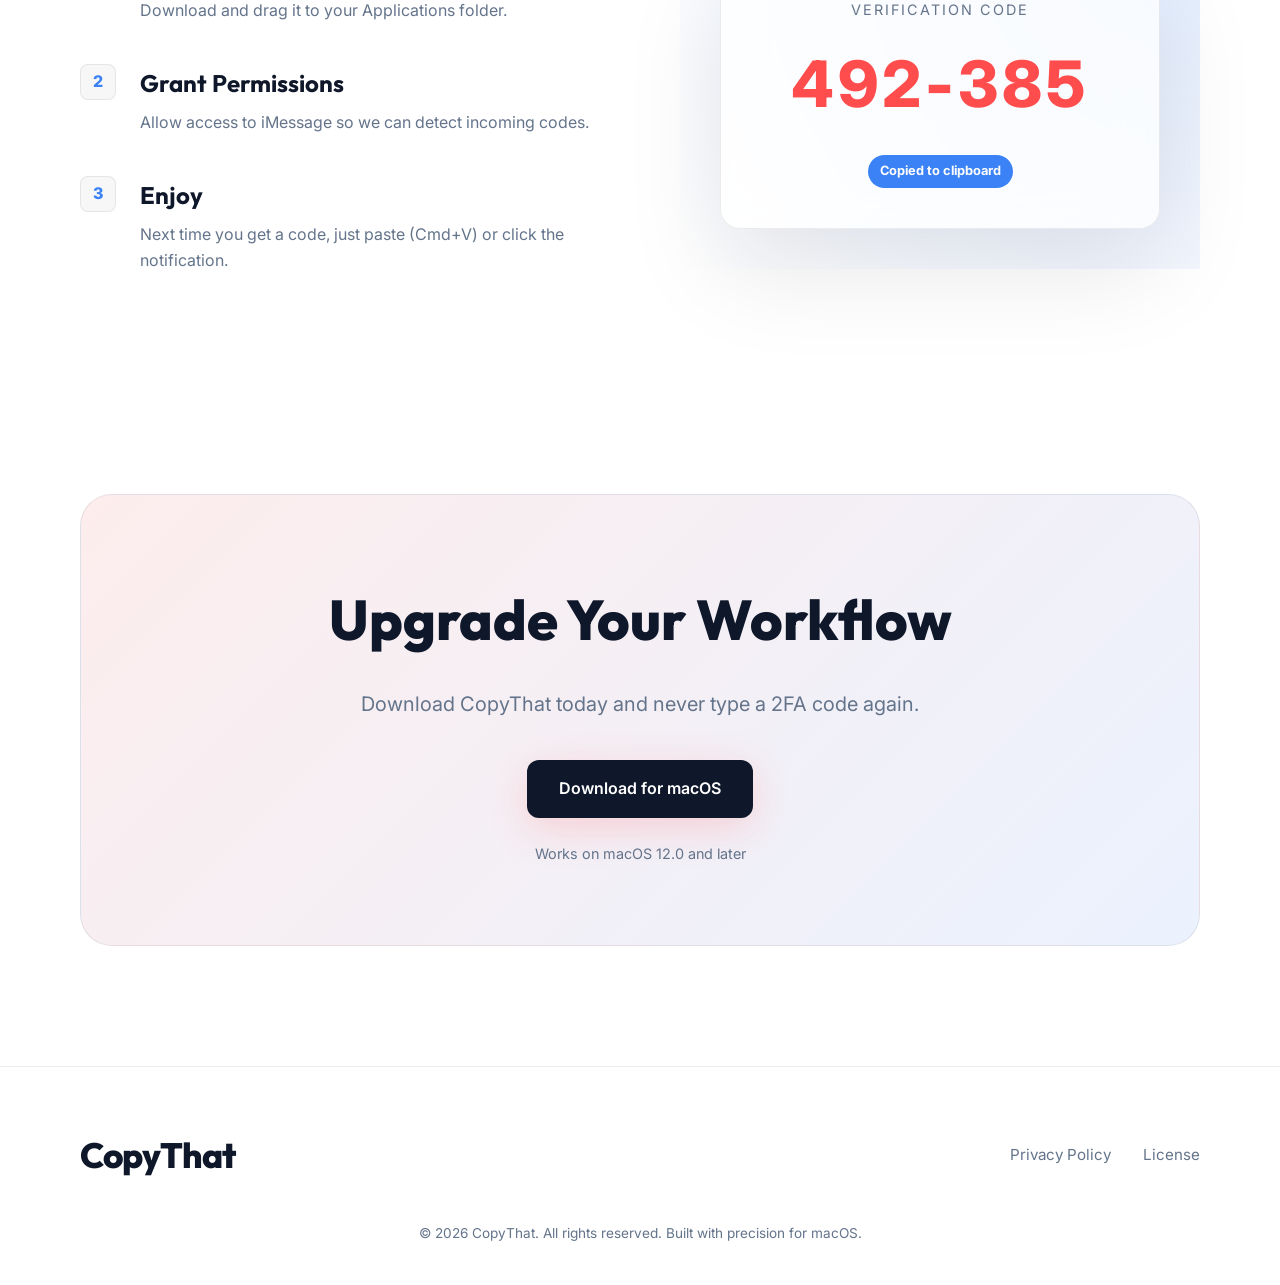
==== commit d08e1aba: "feat(design): transition to premium light theme, refine layout and logo" ====
--- a/index.html
+++ b/index.html
@@ -22,9 +22,6 @@
                 <img src="icon.png" alt="CopyThat Icon" class="logo-icon-img">
                 <span class="logo-text">CopyThat</span>
             </div>
-            <ul class="nav-links">
-                <li><a href="CopyThat.dmg" class="btn btn-blue small" download>Download</a></li>
-            </ul>
         </nav>
     </header>
 
--- a/style.css
+++ b/style.css
@@ -1,15 +1,15 @@
 :root {
-    --bg: #030509;
-    --bg-alt: #0b111a;
-    --text: #f0f4f8;
-    --text-muted: #8895a7;
-    --accent: #ff4d4d; /* Dynamic Red/Orange */
-    --accent-glow: rgba(255, 77, 77, 0.4);
+    --bg: #ffffff;
+    --bg-alt: #f8fafc;
+    --text: #0f172a;
+    --text-muted: #64748b;
+    --accent: #ff4d4d;
+    --accent-glow: rgba(255, 77, 77, 0.15);
     --secondary: #3b82f6;
-    --secondary-glow: rgba(59, 130, 246, 0.4);
-    --glass: rgba(255, 255, 255, 0.05);
-    --glass-border: rgba(255, 255, 255, 0.1);
-    --shadow: 0 10px 30px rgba(0, 0, 0, 0.5);
+    --secondary-glow: rgba(59, 130, 246, 0.15);
+    --glass: rgba(15, 23, 42, 0.03);
+    --glass-border: rgba(15, 23, 42, 0.08);
+    --shadow: 0 10px 30px rgba(15, 23, 42, 0.06);
     --radius: 12px;
 }
 
@@ -54,15 +54,14 @@
 
 /* Header */
 .header {
-    padding: 24px 0;
+    padding: 32px 0;
     position: fixed;
     top: 0;
     left: 0;
     width: 100%;
     z-index: 1000;
-    background: rgba(3, 5, 9, 0.8);
+    background: rgba(255, 255, 255, 0.8);
     backdrop-filter: blur(10px);
-    border-bottom: 1px solid var(--glass-border);
 }
 
 .nav {
@@ -77,16 +76,16 @@
 .logo {
     display: flex;
     align-items: center;
-    gap: 12px;
-    font-weight: 800;
-    font-size: 1.5rem;
-    letter-spacing: -0.5px;
+    gap: 16px;
+    font-weight: 800;
+    font-size: 2.2rem;
+    letter-spacing: -1px;
 }
 
 .logo-icon-img {
-    width: 32px;
-    height: 32px;
-    border-radius: 8px;
+    width: 48px;
+    height: 48px;
+    border-radius: 12px;
     object-fit: cover;
 }
 
@@ -160,7 +159,7 @@
 
 .hero-image {
     border-radius: 20px;
-    box-shadow: 0 40px 100px rgba(0, 0, 0, 0.8);
+    box-shadow: 0 40px 100px rgba(15, 23, 42, 0.15);
     border: 1px solid var(--glass-border);
     position: relative;
     z-index: 2;
@@ -196,7 +195,7 @@
 
 .btn-primary:hover {
     transform: translateY(-5px);
-    box-shadow: 0 20px 40px rgba(255, 255, 255, 0.1);
+    box-shadow: 0 20px 40px rgba(15, 23, 42, 0.1);
 }
 
 .btn-blue {
@@ -217,7 +216,7 @@
 }
 
 .btn-secondary:hover {
-    background: rgba(255, 255, 255, 0.1);
+    background: rgba(15, 23, 42, 0.05);
     transform: translateY(-5px);
 }
 
@@ -246,21 +245,23 @@
 }
 
 .feature-card {
-    background: var(--glass);
+    background: var(--bg);
     border: 1px solid var(--glass-border);
     padding: 60px 40px;
     border-radius: 24px;
     transition: 0.3s ease;
     display: flex;
     flex-direction: column;
-    justify-content: flex-start;
-    min-height: 450px;
+    align-items: center;
+    text-align: center;
+    box-shadow: 0 4px 12px rgba(15, 23, 42, 0.02);
 }
 
 .feature-card:hover {
-    background: rgba(255, 255, 255, 0.08);
+    background: #fff;
     transform: translateY(-10px);
-    border-color: var(--accent);
+    border-color: var(--secondary);
+    box-shadow: 0 20px 40px rgba(15, 23, 42, 0.05);
 }
 
 .feature-icon {
@@ -315,7 +316,7 @@
     font-weight: 800;
     background: var(--glass);
     border-radius: 8px;
-    color: var(--accent);
+    color: var(--secondary);
     border: 1px solid var(--glass-border);
 }
 
@@ -336,13 +337,13 @@
 }
 
 .code-popup-mockup {
-    background: rgba(11, 17, 26, 0.9);
+    background: rgba(255, 255, 255, 0.7);
     backdrop-filter: blur(20px);
     border: 1px solid var(--glass-border);
     border-radius: 20px;
     padding: 40px;
     text-align: center;
-    box-shadow: 0 40px 100px rgba(0, 0, 0, 0.6);
+    box-shadow: 0 40px 100px rgba(15, 23, 42, 0.1);
     animation: float 6s ease-in-out infinite;
 }
 
@@ -405,7 +406,7 @@
 }
 
 .shadow-glow {
-    box-shadow: 0 0 40px rgba(255, 77, 77, 0.3);
+    box-shadow: 0 10px 40px rgba(255, 77, 77, 0.2);
 }
 
 .cta-meta {
